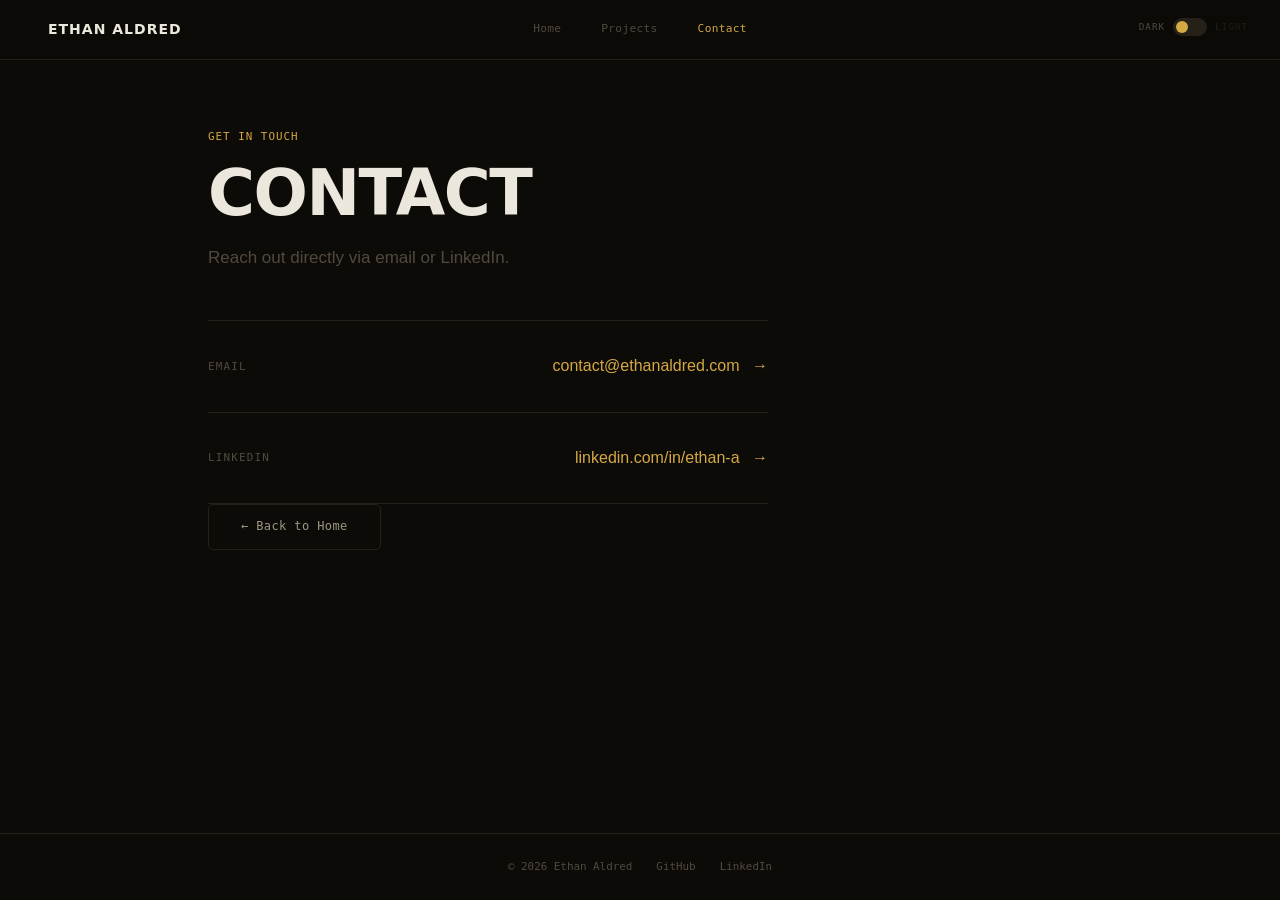
==== contact.html @ dcde40cf "Remove Homelab link from navbar on all pages The page remains accessible at /homelab but is no longe" ====
<!DOCTYPE html>
<html lang="en">
<head>
    <meta charset="UTF-8">
    <meta name="viewport" content="width=device-width, initial-scale=1.0, viewport-fit=cover">
    <meta name="theme-color" content="#faf9f7" media="(prefers-color-scheme: light)">
    <meta name="theme-color" content="#141311" media="(prefers-color-scheme: dark)">
    <meta name="color-scheme" content="light dark">
    <title>Contact | Ethan Aldred</title>
    <meta name="description" content="Get in touch with Ethan Aldred — email and LinkedIn.">
    <meta http-equiv="Content-Security-Policy" content="default-src 'self'; style-src 'self' https://fonts.googleapis.com; font-src 'self' https://fonts.gstatic.com; script-src 'self'; img-src 'self' data:; connect-src 'none'; object-src 'none'; base-uri 'self'; form-action 'none';">
    <meta name="referrer" content="strict-origin-when-cross-origin">
    <link rel="preconnect" href="https://fonts.googleapis.com">
    <link rel="preconnect" href="https://fonts.gstatic.com" crossorigin>
    <link href="https://fonts.googleapis.com/css2?family=Syne:wght@400;600;700;800&family=Fira+Code:wght@400;500&family=DM+Sans:opsz,wght@9..40,400;9..40,500;9..40,600&display=swap" rel="stylesheet">
    <link rel="icon" type="image/svg+xml" href="data:image/svg+xml,<svg xmlns='http://www.w3.org/2000/svg' viewBox='0 0 32 32'><rect width='32' height='32' rx='6' fill='%23141311'/><text x='16' y='22' font-family='Georgia,serif' font-size='14' font-weight='bold' fill='%23faf9f7' text-anchor='middle'>EA</text></svg>">
    <script src="theme-init.js"></script>
    <link rel="stylesheet" href="styles.css">
</head>
<body>
    <a href="#main-content" class="skip-link">Skip to main content</a>

    <nav class="nav" aria-label="Main navigation">
        <a href="/" class="nav-logo">Ethan Aldred</a>
        <div class="nav-links">
            <a href="/" class="nav-link">Home</a>
            <a href="/projects" class="nav-link">Projects</a>
            <a href="/contact" class="nav-link active">Contact</a>
        </div>
        <button class="nav-toggle" aria-label="Menu" aria-expanded="false" aria-controls="mobile-menu">
            <span></span><span></span><span></span>
        </button>
    </nav>

    <button class="theme-switch" aria-label="Toggle theme">
        <span class="theme-label">DARK</span>
        <div class="theme-track">
            <div class="theme-thumb"></div>
        </div>
        <span class="theme-label">LIGHT</span>
    </button>

    <div class="mobile-menu" id="mobile-menu" role="navigation" aria-label="Mobile navigation">
        <a href="/" class="mobile-link">Home</a>
        <a href="/projects" class="mobile-link">Projects</a>
        <a href="/contact" class="mobile-link active">Contact</a>
    </div>

    <main id="main-content">
        <section class="page-hero">
            <p class="page-label">Get in touch</p>
            <h1>Contact</h1>
            <p class="subtitle">Reach out directly via email or LinkedIn.</p>
        </section>

        <section class="section pt-0" aria-label="Contact methods">
            <div class="contact-list fade-in">
                <a href="mailto:contact@ethanaldred.com" class="contact-row">
                    <span class="contact-method">Email</span>
                    <span class="contact-value">contact@ethanaldred.com<span class="contact-arrow" aria-hidden="true">&nbsp;&rarr;</span></span>
                </a>
<a href="https://www.linkedin.com/in/ethan-a-a95b14324/" target="_blank" rel="noopener noreferrer" class="contact-row">
                    <span class="contact-method">LinkedIn</span>
                    <span class="contact-value">linkedin.com/in/ethan-a<span class="contact-arrow" aria-hidden="true">&nbsp;&rarr;</span></span>
                </a>
            </div>
            <div style="padding-top:80px">
                <a href="/" class="btn btn-secondary">&larr; Back to Home</a>
            </div>
        </section>
    </main>

    <footer class="footer">
        <div class="footer-inner">
            <p class="footer-name">&copy; 2026 Ethan Aldred</p>
            <div class="footer-links">
                <a href="https://github.com/ealdr" target="_blank" rel="noopener noreferrer" class="footer-link">GitHub</a>
                <a href="https://www.linkedin.com/in/ethan-a-a95b14324/" target="_blank" rel="noopener noreferrer" class="footer-link">LinkedIn</a>
            </div>
        </div>
    </footer>

    <script src="main.js"></script>
</body>
</html>
---- styles.css ----
/* ETHAN ALDRED — ethanaldred.com
   Syne + Fira Code + DM Sans  |  Warm amber  |  Dark-first
   ──────────────────────────────────────────────────────── */

/* ─── TOKENS ──────────────────────────────────────────────────── */
:root {
    --s1:4px;--s2:8px;--s3:12px;--s4:16px;--s5:24px;--s6:32px;
    --s7:40px;--s8:48px;--s9:64px;--s10:80px;--s11:96px;--s12:128px;

    --text-xs:.75rem;--text-sm:.8125rem;--text-base:1rem;
    --text-md:1.0625rem;--text-lg:1.25rem;--text-xl:1.5rem;
    --text-2xl:2rem;--text-3xl:2.75rem;--text-4xl:3.5rem;
    --leading-tight:1.1;--leading-snug:1.3;
    --leading-normal:1.65;--leading-relaxed:1.8;

    /* Light theme (base — JS applies dark by default) */
    --bg:#f6f3ee;
    --bg-card:#fefcf8;
    --bg-subtle:#edeae3;
    --border:#dedad2;
    --border-hover:#c5bdb2;
    --text:#5c5650;
    --text-muted:#9a9088;
    --text-strong:#191612;
    --accent:#b07a20;
    --accent-hover:#8e6218;
    --accent-subtle:rgba(176,122,32,.07);
    --accent-border:rgba(176,122,32,.2);
    --status-positive:#3d7a4e;
    --nav-bg:rgba(246,243,238,.93);
    --shadow-sm:0 1px 3px rgba(0,0,0,.04);
    --shadow-hover:0 10px 32px rgba(0,0,0,.1);

    /* Tag category colours */
    --tag-cloud-border:rgba(70,100,160,.14);--tag-cloud-text:#5070a0;
    --tag-sec-border:rgba(160,78,58,.14);--tag-sec-text:#a05840;
    --tag-net-border:rgba(48,138,108,.14);--tag-net-text:#3a8870;
    --tag-plat-border:rgba(118,98,68,.14);--tag-plat-text:#786850;

    --font-display:'Syne',system-ui,sans-serif;
    --font-mono:'Fira Code','Consolas',monospace;
    --font-sans:'DM Sans',-apple-system,sans-serif;

    --radius:5px;--radius-lg:10px;
    --transition:.18s ease;
    --transition-slow:.4s cubic-bezier(.4,0,.2,1);
    --max-width:960px;
}

[data-theme="dark"] {
    color-scheme: dark;
    --bg:#0d0b08;
    --bg-card:#131108;
    --bg-subtle:#1a1813;
    --border:#252018;
    --border-hover:#38322a;
    --text:#9e9682;
    --text-muted:#52493e;
    --text-strong:#ece7dc;
    --accent:#d4a843;
    --accent-hover:#e8bb55;
    --accent-subtle:rgba(212,168,67,.07);
    --accent-border:rgba(212,168,67,.22);
    --status-positive:#5f9e6e;
    --nav-bg:rgba(13,11,8,.92);
    --shadow-sm:0 1px 3px rgba(0,0,0,.5);
    --shadow-hover:0 14px 48px rgba(0,0,0,.65);
    --tag-cloud-border:rgba(95,140,200,.2);--tag-cloud-text:#7a9ec8;
    --tag-sec-border:rgba(200,95,75,.2);--tag-sec-text:#c07060;
    --tag-net-border:rgba(68,168,128,.2);--tag-net-text:#58ae8e;
    --tag-plat-border:rgba(148,125,88,.2);--tag-plat-text:#9a8868;
}

/* ─── RESET ───────────────────────────────────────────────────── */
*,*::before,*::after{margin:0;padding:0;box-sizing:border-box}
html{scroll-behavior:smooth;scrollbar-width:thin;scrollbar-color:var(--border) var(--bg);overflow-y:scroll}
body{
    font-family:var(--font-sans);font-size:var(--text-base);
    background:var(--bg);color:var(--text);line-height:var(--leading-normal);
    overflow-x:hidden;min-height:100vh;display:flex;flex-direction:column;
    transition:background var(--transition-slow),color var(--transition-slow);
    -webkit-font-smoothing:antialiased;
}
main{flex:1}
a{color:inherit;text-decoration:none}
:focus-visible{outline:2px solid var(--accent);outline-offset:3px;border-radius:3px}
:focus:not(:focus-visible){outline:none}
.pt-0{padding-top:0!important}
.sr-only{position:absolute;width:1px;height:1px;padding:0;margin:-1px;overflow:hidden;clip:rect(0,0,0,0);white-space:nowrap;border:0}
.skip-link{
    position:fixed;top:-80px;left:var(--s4);z-index:200;
    background:var(--text-strong);color:var(--bg);
    padding:var(--s3) var(--s5);border-radius:0 0 var(--radius) var(--radius);
    font-size:var(--text-sm);font-weight:600;white-space:nowrap;transition:top var(--transition);
}
.skip-link:focus{top:0}

/* ─── NAV ─────────────────────────────────────────────────────── */
.nav{
    position:fixed;top:0;left:0;right:0;z-index:100;
    display:flex;align-items:center;justify-content:center;
    height:60px;padding:0 var(--s8);
    backdrop-filter:blur(28px);-webkit-backdrop-filter:blur(28px);
    background:var(--nav-bg);
    border-bottom:1px solid var(--border);
}
.nav-logo{
    position:absolute;left:var(--s8);
    font-family:var(--font-display);font-size:.875rem;font-weight:800;
    color:var(--text-strong);text-transform:uppercase;letter-spacing:1px;
}
.nav-links{display:flex;gap:var(--s7)}
.nav-link{
    font-family:var(--font-mono);font-size:.7rem;
    color:var(--text-muted);letter-spacing:.3px;
    transition:color var(--transition);
}
.nav-link:hover{color:var(--text-strong)}
.nav-link.active{color:var(--accent)}
.nav-toggle{
    display:none;flex-direction:column;gap:5px;
    background:none;border:none;cursor:pointer;padding:var(--s2);
    position:absolute;right:var(--s8);
}
.nav-toggle span{display:block;width:20px;height:1.5px;background:var(--text-strong);transition:var(--transition);border-radius:1px}
.nav-toggle.active span:nth-child(1){transform:translateY(6.5px) rotate(45deg)}
.nav-toggle.active span:nth-child(2){opacity:0}
.nav-toggle.active span:nth-child(3){transform:translateY(-6.5px) rotate(-45deg)}
.nav.menu-open{border-bottom-color:transparent}

.mobile-menu{
    display:none;position:fixed;top:60px;left:0;right:0;z-index:99;
    background:var(--nav-bg);backdrop-filter:blur(28px);-webkit-backdrop-filter:blur(28px);
    border-bottom:1px solid var(--border);flex-direction:column;
    padding:var(--s4) var(--s6);
    overscroll-behavior:contain;
}
.mobile-menu.open{display:flex}
.mobile-link{
    font-family:var(--font-mono);font-size:var(--text-sm);
    padding:var(--s4) 0;color:var(--text-muted);
    border-bottom:1px solid var(--border);transition:color var(--transition);
}
.mobile-link:last-child{border-bottom:none}
.mobile-link:hover{color:var(--text-strong)}
.mobile-link.active{color:var(--accent);border-bottom-color:transparent}

/* ─── THEME TOGGLE ────────────────────────────────────────────── */
.theme-switch{
    position:fixed;top:18px;right:var(--s6);z-index:101;
    display:flex;align-items:center;gap:var(--s2);
    cursor:pointer;user-select:none;background:none;border:none;padding:0;font:inherit;
}
.theme-label{
    font-family:var(--font-mono);font-size:.58rem;font-weight:500;
    letter-spacing:1px;color:var(--text-muted);text-transform:uppercase;
}
.theme-label:first-child{opacity:.3}
.theme-label:last-child{opacity:1}
[data-theme="dark"] .theme-label:first-child{opacity:1}
[data-theme="dark"] .theme-label:last-child{opacity:.3}
.theme-track{width:34px;height:18px;background:var(--border);border-radius:50px;position:relative;transition:background var(--transition)}
.theme-thumb{
    position:absolute;top:3px;left:16px;width:12px;height:12px;
    border-radius:50%;background:var(--accent);
    transition:left var(--transition-slow),background var(--transition-slow);
}
[data-theme="dark"] .theme-thumb{left:3px}

/* ─── HERO ────────────────────────────────────────────────────── */
.hero-stacked{
    display:flex;flex-direction:column;align-items:flex-start;
    padding:calc(var(--s12) + var(--s6)) var(--s8) var(--s9);
    max-width:var(--max-width);margin:0 auto;width:100%;gap:var(--s5);
}

.intro-card{
    width:100%;max-width:680px;
    opacity:0;animation:fadeUp .7s ease forwards .1s;
}

.intro-status{
    font-family:var(--font-mono);font-size:.7rem;
    color:var(--status-positive);display:inline-flex;align-items:center;
    gap:var(--s2);letter-spacing:.4px;margin-bottom:var(--s5);
}
.intro-status-dot{
    width:6px;height:6px;border-radius:50%;background:var(--status-positive);
    animation:pulse 2.5s ease-in-out infinite;flex-shrink:0;
}
@keyframes pulse{0%,100%{opacity:1;transform:scale(1)}50%{opacity:.35;transform:scale(.8)}}

.intro-name{
    font-family:var(--font-display);
    font-size:clamp(2.8rem,10vw,6.5rem);
    font-weight:800;
    color:var(--text-strong);
    line-height:var(--leading-tight);
    letter-spacing:-3px;
    text-transform:uppercase;
    margin-bottom:var(--s5);
    text-wrap:balance;
}

.intro-greeting{
    font-size:var(--text-lg);font-weight:400;
    color:var(--text);margin-bottom:var(--s3);
    line-height:var(--leading-snug);
}
.intro-greeting::after{
    content:'_';
    color:var(--accent);
    font-family:var(--font-mono);
    font-size:var(--text-base);
    margin-left:2px;
    animation:blink 1.1s ease-in-out infinite;
}
@keyframes blink{0%,49%{opacity:1}50%,100%{opacity:0}}

.intro-greeting-hi{
    font-family:var(--font-mono);font-size:.875rem;
    color:var(--accent);font-weight:500;letter-spacing:.2px;
}

.intro-label{
    font-family:var(--font-mono);font-size:.7rem;
    color:var(--text-muted);letter-spacing:1.5px;
    text-transform:uppercase;margin-top:var(--s4);
}

/* ─── BUTTONS ─────────────────────────────────────────────────── */
.hero-cta{display:flex;gap:var(--s3);opacity:0;animation:fadeUp .5s ease forwards .45s}
.hero-cta .btn{min-width:148px}
.btn{
    font-family:var(--font-mono);font-size:.75rem;font-weight:500;
    padding:var(--s3) var(--s6);border-radius:var(--radius);
    border:1px solid transparent;cursor:pointer;
    transition:background var(--transition),border-color var(--transition),color var(--transition),transform var(--transition),opacity var(--transition);
    display:inline-block;text-align:center;letter-spacing:.4px;
    touch-action:manipulation;
}
.btn-primary{background:var(--accent);color:var(--bg);border-color:var(--accent);font-weight:600}
.btn-primary:hover{background:var(--accent-hover);border-color:var(--accent-hover);transform:translateY(-1px)}
.btn-secondary{background:transparent;color:var(--text);border-color:var(--border)}
.btn-secondary:hover{border-color:var(--border-hover);color:var(--text-strong);transform:translateY(-1px)}

.divider{width:100%;height:1px;background:linear-gradient(to right,var(--border),transparent);opacity:0;animation:fadeIn .6s ease forwards .55s;margin:var(--s2) 0}

/* ─── ABOUT ───────────────────────────────────────────────────── */
.about-below{
    width:100%;
    display:grid;
    grid-template-columns:96px 1fr;
    grid-template-areas:"label content" ". interests";
    column-gap:var(--s9);row-gap:var(--s6);
    opacity:0;animation:fadeUp .6s ease forwards .7s;
}
.about-below .section-header{
    grid-area:label;
    margin-bottom:0;
    padding-top:4px;
}
.about-text{grid-area:content}
.about-text p{
    margin-bottom:var(--s4);color:var(--text);
    font-size:var(--text-md);line-height:var(--leading-relaxed);
}
.about-text p:last-child{margin-bottom:0}
.about-interests{grid-area:interests}
.about-interests h3{
    font-family:var(--font-mono);font-size:.65rem;
    color:var(--text-muted);text-transform:uppercase;
    letter-spacing:1.5px;margin-bottom:var(--s4);
}
.interest-tags{display:flex;flex-wrap:wrap;justify-content:flex-start;gap:var(--s2)}
.tag{
    font-family:var(--font-mono);font-size:.68rem;
    padding:3px var(--s3);border:1px solid var(--border);
    border-radius:4px;color:var(--text-muted);
    letter-spacing:.3px;
}

/* ─── SECTIONS ────────────────────────────────────────────────── */
.section{max-width:var(--max-width);margin:0 auto;padding:var(--s10) var(--s8)}
.section-header{margin-bottom:var(--s8)}
.section-header.centered{text-align:center}
.section-label{
    font-family:var(--font-mono);font-size:.68rem;
    color:var(--accent);margin-bottom:var(--s3);
    letter-spacing:.6px;text-transform:uppercase;
}
.section-header h2{
    font-family:var(--font-display);font-size:var(--text-2xl);
    font-weight:800;color:var(--text-strong);
    line-height:var(--leading-snug);letter-spacing:-.8px;
    text-transform:uppercase;
}

/* ─── PAGE HERO ───────────────────────────────────────────────── */
.page-hero{padding:var(--s12) var(--s8) var(--s8);max-width:var(--max-width);margin:0 auto}
.page-label{
    font-family:var(--font-mono);font-size:.68rem;
    color:var(--accent);margin-bottom:var(--s3);
    text-transform:uppercase;letter-spacing:1px;
    opacity:0;animation:fadeUp .4s ease forwards .1s;
}
.page-hero h1{
    font-family:var(--font-display);
    font-size:clamp(2rem,5.5vw,4rem);
    font-weight:800;color:var(--text-strong);
    margin-bottom:var(--s4);line-height:var(--leading-tight);
    letter-spacing:-1.5px;text-transform:uppercase;
    text-wrap:balance;
    opacity:0;animation:fadeUp .5s ease forwards .2s;
}
.page-hero .subtitle{
    font-family:var(--font-sans);
    font-size:var(--text-md);color:var(--text-muted);
    max-width:480px;line-height:var(--leading-normal);
    opacity:0;animation:fadeUp .4s ease forwards .3s;
}

/* ─── PROJECT CARDS ───────────────────────────────────────────── */
.project-card{
    background:var(--bg-card);border:1px solid var(--border);
    border-radius:var(--radius-lg);padding:var(--s6);
    margin-bottom:var(--s4);
    transition:border-color var(--transition),box-shadow var(--transition),transform var(--transition);
}
.project-card:hover{
    border-color:var(--border-hover);
    box-shadow:var(--shadow-hover);
    transform:translateY(-2px);
}
.project-card-header{display:flex;align-items:center;justify-content:space-between;margin-bottom:var(--s4)}
.project-status{
    display:inline-flex;align-items:center;gap:var(--s2);
    font-family:var(--font-mono);font-size:.63rem;font-weight:500;
    text-transform:uppercase;letter-spacing:.5px;
}
.status-dot{width:6px;height:6px;border-radius:50%;flex-shrink:0}
.status-active .status-dot{background:var(--status-positive)}.status-active{color:var(--status-positive)}
.status-complete .status-dot{background:var(--accent)}.status-complete{color:var(--accent)}
.status-planned .status-dot{background:var(--text-muted)}.status-planned{color:var(--text-muted)}
.project-card h3{
    font-family:var(--font-display);font-size:var(--text-xl);
    font-weight:700;color:var(--text-strong);
    margin-bottom:var(--s3);line-height:var(--leading-snug);
    letter-spacing:-.3px;
}
.project-desc{
    color:var(--text);font-size:var(--text-base);
    margin-bottom:var(--s5);line-height:var(--leading-normal);overflow-wrap:break-word;
}
.project-tags{display:flex;flex-wrap:wrap;gap:var(--s2)}
.project-tag{
    font-family:var(--font-mono);font-size:.63rem;
    padding:2px var(--s3);border:1px solid var(--border);
    border-radius:4px;color:var(--text-muted);letter-spacing:.2px;
}
.project-tag.tag-cloud{border-color:var(--tag-cloud-border);color:var(--tag-cloud-text)}
.project-tag.tag-sec{border-color:var(--tag-sec-border);color:var(--tag-sec-text)}
.project-tag.tag-net{border-color:var(--tag-net-border);color:var(--tag-net-text)}
.project-tag.tag-plat{border-color:var(--tag-plat-border);color:var(--tag-plat-text)}
.project-link{
    display:inline-block;margin-top:var(--s5);
    font-family:var(--font-mono);font-size:.72rem;
    color:var(--accent);transition:color var(--transition);letter-spacing:.2px;
}
.project-link:hover{color:var(--accent-hover)}
.github-cta{
    text-align:center;padding:var(--s8) var(--s6);margin-top:var(--s4);
    border:1px dashed var(--border);border-radius:var(--radius-lg);
}
.github-cta p{
    font-family:var(--font-mono);font-size:.75rem;
    color:var(--text-muted);margin-bottom:var(--s5);
}

/* ─── CONTACT ─────────────────────────────────────────────────── */
.contact-list{max-width:560px}
.contact-row{
    display:flex;align-items:center;justify-content:space-between;
    gap:var(--s5);padding:var(--s6) 0;
    border-bottom:1px solid var(--border);
    transition:color var(--transition);color:var(--text);
}
.contact-list .contact-row:first-child{border-top:1px solid var(--border)}
.contact-method{
    font-family:var(--font-mono);font-size:.68rem;
    color:var(--text-muted);text-transform:uppercase;
    letter-spacing:1.2px;flex-shrink:0;
}
.contact-value{
    font-size:var(--text-base);color:var(--accent);
    display:inline-flex;align-items:center;gap:var(--s2);
    transition:color var(--transition);overflow-wrap:break-word;min-width:0;
}
.contact-row:hover .contact-value{color:var(--accent-hover)}
.contact-arrow{flex-shrink:0;transition:transform var(--transition);display:inline-block}
.contact-row:hover .contact-arrow{transform:translateX(3px)}
.empty-state-hint{text-align:center;margin-top:var(--s8);font-size:var(--text-sm);color:var(--text-muted)}

/* ─── SECTION NAV ─────────────────────────────────────────────── */
.section-nav{
    position:fixed;top:57px;left:0;right:0;z-index:90;
    background:var(--bg);border-bottom:1px solid var(--border);
    overflow-x:auto;-webkit-overflow-scrolling:touch;
    scrollbar-width:none;
}
.section-nav::-webkit-scrollbar{display:none}
.section-nav-inner{
    display:flex;gap:0;
    max-width:var(--max-width);margin:0 auto;padding:0 var(--s6);
}
.section-nav-link{
    font-family:var(--font-mono);font-size:.68rem;
    color:var(--text-muted);letter-spacing:.3px;white-space:nowrap;
    padding:var(--s3) var(--s4);border-bottom:2px solid transparent;
    transition:color var(--transition),border-color var(--transition);
}
.section-nav-link:hover{color:var(--text-strong)}
.section-nav-link.active{color:var(--accent);border-bottom-color:var(--accent)}

/* ─── HOMELAB / TOPOLOGY ──────────────────────────────────────── */
.homelab-section{padding:var(--s12) var(--s6) var(--s10);max-width:var(--max-width);margin:0 auto;scroll-margin-top:100px}
.homelab-section--title{padding-bottom:var(--s3)}
.homelab-section--first{padding-top:var(--s4)}
.homelab-section--last{padding-bottom:calc(50vh - 50px)}
.homelab-title{
    font-family:var(--font-display);font-size:clamp(2.5rem,5vw,4rem);
    font-weight:800;color:var(--text-strong);
    margin-bottom:var(--s3);letter-spacing:-1px;text-transform:uppercase;
}
.homelab-intro{font-size:var(--text-lg);color:var(--text-muted);margin-bottom:var(--s6);max-width:56ch}
.homelab-section-title{
    font-family:var(--font-display);font-size:clamp(1.6rem,3vw,2.4rem);
    font-weight:800;color:var(--text-strong);
    margin-bottom:var(--s3);letter-spacing:-0.5px;text-transform:uppercase;
}
.back-to-top{
    display:inline-flex;align-items:center;gap:var(--s2);
    font-family:var(--font-mono);font-size:.68rem;letter-spacing:.3px;
    color:var(--text-muted);
    border:1px solid var(--border);border-radius:var(--radius);
    padding:var(--s2) var(--s4);
    margin-bottom:var(--s5);
    background:transparent;
    transition:color var(--transition),border-color var(--transition),background var(--transition);
}
.back-to-top:hover{color:var(--accent);border-color:var(--accent);background:rgba(212,168,67,0.06)}
.topology-wrap{background:#0D0B08;padding:20px;border-radius:var(--radius-lg);overflow-x:auto;max-width:720px}
.tog-bar{display:flex;gap:6px;margin-bottom:16px;flex-wrap:wrap;align-items:center}
.tog{font-family:'IBM Plex Mono',monospace;font-size:10px;padding:4px 10px;border-radius:4px;border:1px solid rgba(236,231,220,.12);color:#7a7060;background:#121009;cursor:pointer;letter-spacing:.06em;transition:all .15s;user-select:none}
.tog.on{color:#D4A843;border-color:rgba(212,168,67,.4);background:rgba(212,168,67,.07)}
.tog-label{font-family:'IBM Plex Mono',monospace;font-size:10px;color:#3a3428;margin-right:4px}

/* ─── COMING SOON ─────────────────────────────────────────────── */
.coming-soon-section{
    display:flex;flex-direction:column;align-items:center;
    justify-content:center;min-height:75vh;
    text-align:center;padding:var(--s12) var(--s6) var(--s8);
}
.coming-soon-section .page-label{opacity:1;animation:none}
.coming-soon-title{
    font-family:var(--font-display);font-size:clamp(2rem,5vw,3.5rem);
    font-weight:800;color:var(--text-strong);
    margin-bottom:var(--s4);letter-spacing:-1.5px;text-transform:uppercase;
    text-wrap:balance;
}
.coming-soon-text{
    font-size:var(--text-base);color:var(--text-muted);
    max-width:440px;line-height:var(--leading-relaxed);margin-bottom:var(--s7);
}

/* ─── NAV BADGE ───────────────────────────────────────────────── */
.nav-badge{
    font-family:var(--font-mono);font-size:.53rem;
    color:var(--accent);border:1px solid var(--accent-border);
    border-radius:4px;padding:1px 4px;
    vertical-align:middle;margin-left:var(--s1);opacity:.7;
    letter-spacing:.3px;text-transform:uppercase;
}

/* ─── TABS ────────────────────────────────────────────────────── */
.tab-count{
    font-family:var(--font-mono);font-size:.63rem;
    color:inherit;opacity:.5;margin-left:var(--s2);
}
.tabs{display:flex;gap:var(--s2);margin-bottom:var(--s7)}
.tab-btn{
    font-family:var(--font-mono);font-size:.72rem;font-weight:500;
    padding:var(--s3) var(--s5);border:1px solid var(--border);
    border-radius:var(--radius);background:transparent;
    color:var(--text-muted);cursor:pointer;letter-spacing:.3px;
    transition:color var(--transition),border-color var(--transition),background var(--transition);
}
.tab-btn:hover{color:var(--text-strong)}
.tab-btn.active{color:var(--accent);border-color:var(--accent-border);background:var(--accent-subtle)}
.tab-panel{display:none}
.tab-panel.active{display:block}

/* ─── FOOTER ──────────────────────────────────────────────────── */
.footer{border-top:1px solid var(--border);padding:var(--s5) var(--s8);background:var(--bg)}
.footer-inner{
    max-width:var(--max-width);margin:0 auto;
    display:flex;justify-content:center;align-items:center;gap:var(--s5);flex-wrap:wrap;
}
.footer-name{font-family:var(--font-mono);font-size:.68rem;color:var(--text-muted)}
.footer-links{display:flex;gap:var(--s5)}
.footer-link{
    font-family:var(--font-mono);font-size:.68rem;
    color:var(--text-muted);transition:color var(--transition);
}
.footer-link:hover{color:var(--accent)}

/* ─── ANIMATIONS ──────────────────────────────────────────────── */
@keyframes fadeUp{from{opacity:0;transform:translateY(14px)}to{opacity:1;transform:translateY(0)}}
@keyframes fadeIn{from{opacity:0}to{opacity:1}}
.fade-in{opacity:0;transform:translateY(10px);transition:opacity .55s ease,transform .55s ease}
.fade-in.visible{opacity:1;transform:translateY(0)}
.fade-in:nth-child(2){transition-delay:.08s}
.fade-in:nth-child(3){transition-delay:.16s}
.fade-in:nth-child(4){transition-delay:.24s}
.fade-in:nth-child(5){transition-delay:.32s}

/* ─── RESPONSIVE ──────────────────────────────────────────────── */
@media(pointer:coarse){
    .nav-link,.mobile-link,.btn,.footer-link,.project-link,.contact-row{min-height:44px;display:flex;align-items:center}
    .nav-toggle{min-width:44px;min-height:44px;align-items:center;justify-content:center}
    .project-card:hover{transform:none;box-shadow:var(--shadow-sm)}
    .btn:hover{transform:none}
    .intro-greeting::after{display:none}
}
@media(max-width:900px){
    .nav-links{display:none}
    .nav-toggle{display:flex;right:var(--s5)}
    .nav{padding:0 var(--s5)}
    .nav-logo{left:var(--s5)}
    .theme-switch{right:calc(var(--s5) + 48px);top:18px}
    .theme-label{display:none}
    .hero-stacked{padding:calc(var(--s11) + var(--s5)) var(--s5) var(--s8);gap:var(--s6)}
    .about-below{
        grid-template-columns:1fr;
        grid-template-areas:"label" "content" "interests";
        column-gap:0;row-gap:var(--s4);
    }
    .page-hero{padding:var(--s11) var(--s5) var(--s6)}
    .section{padding-left:var(--s5);padding-right:var(--s5)}
    .section-header h2{font-size:var(--text-xl)}
    .project-card-header{flex-direction:column;align-items:flex-start;gap:var(--s2)}
    .footer{padding:var(--s4) var(--s5)}
}
@media(max-width:600px){
    .hero-cta{flex-direction:column;width:100%}
    .hero-cta .btn{width:100%}
    .contact-row{flex-direction:column;align-items:flex-start;gap:var(--s1)}
    .intro-name{letter-spacing:-1.5px}
}
@media(max-width:500px){
    .hero-stacked{padding:var(--s10) var(--s4) var(--s7);gap:var(--s5)}
    .intro-name{font-size:clamp(2.4rem,13vw,3.5rem);letter-spacing:-1px}
    .hero-cta{max-width:100%}
    .btn{width:100%;padding:var(--s4) var(--s5)}
    .section,.page-hero{padding-left:var(--s4);padding-right:var(--s4)}
    .project-card{padding:var(--s5)}
    .project-card h3{font-size:var(--text-lg)}
    .about-text p{font-size:var(--text-base)}
    .footer{padding:var(--s4)}
}
@media(max-height:500px)and(orientation:landscape){
    .hero-stacked{padding-top:var(--s9);padding-bottom:var(--s5);gap:var(--s4)}
    .coming-soon-section{min-height:auto;padding-top:var(--s9)}
}
@supports(padding-top:env(safe-area-inset-top)){
    .nav{padding-top:env(safe-area-inset-top);height:calc(60px + env(safe-area-inset-top))}
    .mobile-menu{top:calc(60px + env(safe-area-inset-top))}
}
@media(prefers-reduced-motion:reduce){
    *,*::before,*::after{animation-duration:.01ms!important;animation-iteration-count:1!important;transition-duration:.01ms!important}
    .fade-in,.intro-card,.about-below,.hero-cta,.divider,.page-label,.page-hero h1,.page-hero .subtitle{opacity:1;transform:none}
    .intro-greeting::after{animation:none;opacity:1}
    html{scroll-behavior:auto}
}
@media(forced-colors:active){
    .btn-primary,.btn-secondary{border:2px solid ButtonText}
    .intro-status-dot,.status-dot{forced-color-adjust:none}
    .tag,.project-tag{border:1px solid ButtonText}
}
@media print{
    .nav,.theme-switch,.mobile-menu,.hero-cta,.github-cta{display:none!important}
    body{background:#fff;color:#000;font-size:11pt}
    .hero-stacked,.section,.page-hero{padding:1rem 0}
    .project-card{box-shadow:none;border:1px solid #ccc;page-break-inside:avoid}
    a[href^="http"]::after{content:" (" attr(href) ")";font-size:.75em;color:#666}
    .btn::after,.intro-greeting::after{content:none}
}
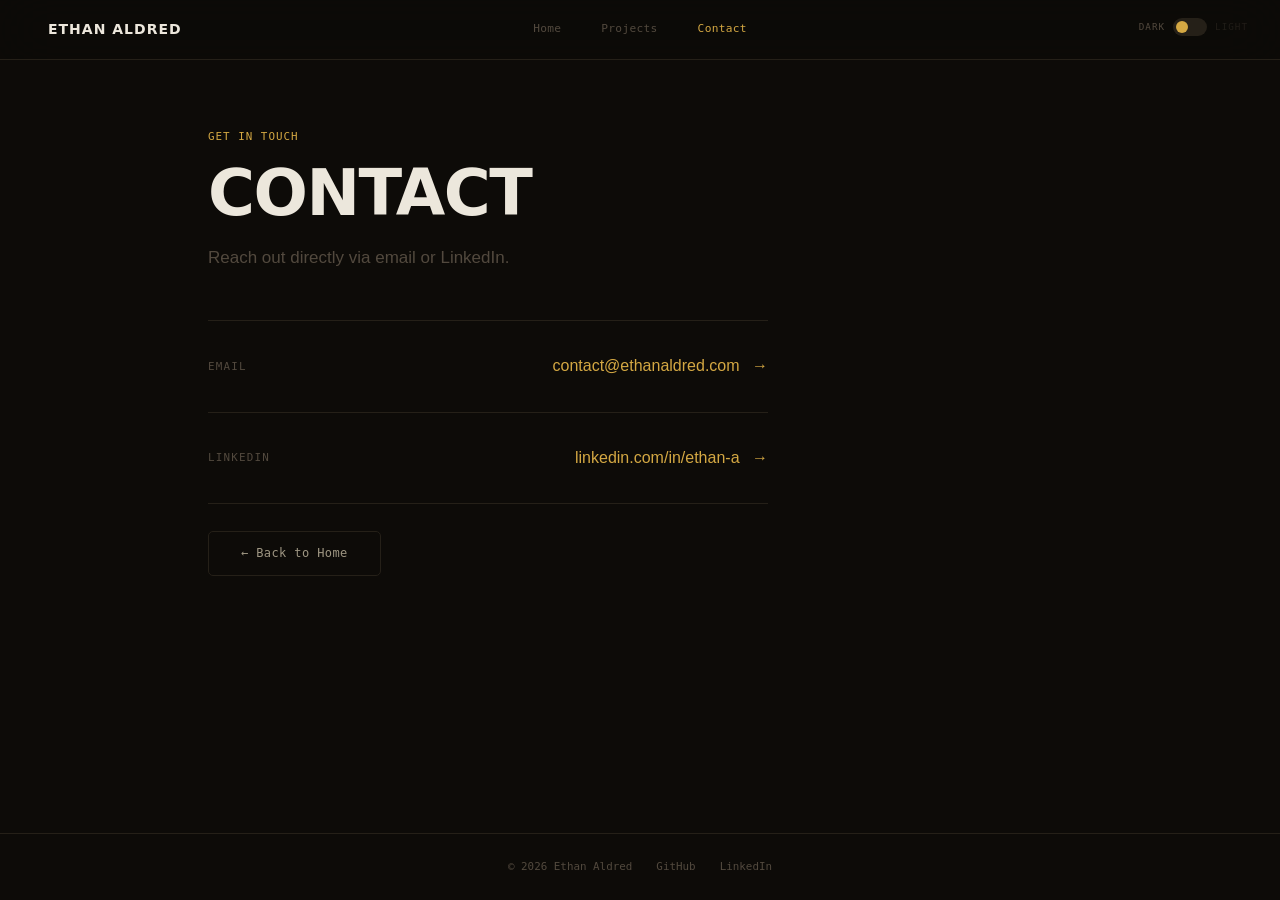
==== commit 5c18df1e: "Add back to home buttons and fix spacing on contact and projects pages Co-Authored-By: Claude Sonnet" ====
--- a/contact.html
+++ b/contact.html
@@ -64,9 +64,8 @@
                     <span class="contact-value">linkedin.com/in/ethan-a<span class="contact-arrow" aria-hidden="true">&nbsp;&rarr;</span></span>
                 </a>
             </div>
-            <div style="padding-top:80px">
-                <a href="/" class="btn btn-secondary">&larr; Back to Home</a>
-            </div>
+            <br>
+            <a href="/" class="btn btn-secondary">&larr; Back to Home</a>
         </section>
     </main>
 
--- a/styles.css
+++ b/styles.css
@@ -269,8 +269,8 @@
 .about-interests{grid-area:interests}
 .about-interests h3{
     font-family:var(--font-mono);font-size:.65rem;
-    color:var(--text-muted);text-transform:uppercase;
-    letter-spacing:1.5px;margin-bottom:var(--s4);
+    color:var(--accent);text-transform:uppercase;
+    letter-spacing:1.5px;margin-bottom:var(--s4);font-weight:normal;
 }
 .interest-tags{display:flex;flex-wrap:wrap;justify-content:flex-start;gap:var(--s2)}
 .tag{
@@ -279,6 +279,10 @@
     border-radius:4px;color:var(--text-muted);
     letter-spacing:.3px;
 }
+
+/* ─── BUILT BTN ───────────────────────────────────────────────── */
+.built-btn{position:absolute;right:var(--s8);top:50%;transform:translateY(-50%);text-decoration:none;font-size:.7rem;}
+.built-btn:hover{transform:translateY(-50%);}
 
 /* ─── SECTIONS ────────────────────────────────────────────────── */
 .section{max-width:var(--max-width);margin:0 auto;padding:var(--s10) var(--s8)}
@@ -362,6 +366,15 @@
 .project-tag.tag-sec{border-color:var(--tag-sec-border);color:var(--tag-sec-text)}
 .project-tag.tag-net{border-color:var(--tag-net-border);color:var(--tag-net-text)}
 .project-tag.tag-plat{border-color:var(--tag-plat-border);color:var(--tag-plat-text)}
+.tag.tag-cloud{border-color:var(--tag-cloud-border);color:var(--tag-cloud-text)}
+.tag.tag-sec{border-color:var(--tag-sec-border);color:var(--tag-sec-text)}
+.tag.tag-net{border-color:var(--tag-net-border);color:var(--tag-net-text)}
+.tag.tag-plat{border-color:var(--tag-plat-border);color:var(--tag-plat-text)}
+.label-sec{color:var(--tag-sec-text)}
+.label-cloud{color:var(--tag-cloud-text)}
+.label-net{color:var(--tag-net-text)}
+.label-plat{color:var(--tag-plat-text)}
+.label-ai{color:#9b7fd4}
 .project-link{
     display:inline-block;margin-top:var(--s5);
     font-family:var(--font-mono);font-size:.72rem;
@@ -501,7 +514,7 @@
 .tab-panel.active{display:block}
 
 /* ─── FOOTER ──────────────────────────────────────────────────── */
-.footer{border-top:1px solid var(--border);padding:var(--s5) var(--s8);background:var(--bg)}
+.footer{border-top:1px solid var(--border);padding:var(--s5) var(--s8);background:var(--bg);position:relative;}
 .footer-inner{
     max-width:var(--max-width);margin:0 auto;
     display:flex;justify-content:center;align-items:center;gap:var(--s5);flex-wrap:wrap;
@@ -595,3 +608,53 @@
     a[href^="http"]::after{content:" (" attr(href) ")";font-size:.75em;color:#666}
     .btn::after,.intro-greeting::after{content:none}
 }
+
+/* ─── ARCHITECTURE DIAGRAM ─────────────────────────────────────── */
+.arch-topo{
+    background:var(--bg-card);border:1px solid var(--border);
+    padding:32px 24px;border-radius:var(--radius-lg);overflow-x:auto;
+    max-width:760px;margin:0 auto;font-family:var(--font-mono);color:var(--text);
+    transition:background var(--transition-slow),border-color var(--transition-slow);
+}
+.arch-flow{display:flex;flex-direction:column;align-items:center;gap:0;min-width:680px}
+.arch-row{display:flex;justify-content:center;gap:16px;width:100%}
+.arch-line{width:1px;height:24px;background:var(--accent-border);margin:4px 0}
+.arch-line.muted{background:var(--border)}
+.arch-box{
+    background:var(--bg-subtle);border:1px solid var(--border);border-radius:6px;
+    padding:14px 16px;min-width:160px;display:flex;flex-direction:column;gap:8px;
+    transition:background var(--transition),border-color var(--transition);
+}
+.arch-box.accent{border-color:var(--accent-border)}
+.arch-box.wide{min-width:380px}
+.arch-box-header{text-align:center;margin-bottom:2px}
+.arch-box-title{font-size:13px;font-weight:500;color:var(--text-strong);letter-spacing:.02em}
+.arch-box-title.acc{color:var(--accent)}
+.arch-box-sub{font-size:10px;color:var(--text-muted);letter-spacing:.06em;margin-top:3px}
+.arch-pill{
+    background:var(--accent-subtle);border:1px solid var(--border);border-radius:4px;
+    padding:5px 10px;font-size:10.5px;color:var(--text);letter-spacing:.04em;text-align:center;
+}
+.arch-pill.acc{color:var(--accent);border-color:var(--accent-border);background:var(--accent-subtle)}
+.arch-pill.net{color:var(--tag-net-text);border-color:var(--tag-net-border);background:transparent}
+.arch-pill.sec{color:var(--tag-sec-text);border-color:var(--tag-sec-border);background:transparent}
+.arch-pill.cloud{color:var(--tag-cloud-text);border-color:var(--tag-cloud-border);background:transparent}
+.arch-conn{display:flex;flex-direction:column;align-items:center}
+.arch-conn-label{font-size:9.5px;color:var(--text-muted);letter-spacing:.1em;text-transform:uppercase;padding:2px 0}
+.arch-conn-label.acc{color:var(--accent)}
+.arch-group{border:1px dashed var(--accent-border);border-radius:8px;padding:14px 16px 16px;position:relative;margin:8px 0}
+.arch-group-label{
+    position:absolute;top:-7px;left:14px;background:var(--bg-card);
+    padding:0 8px;font-size:9px;color:var(--accent);letter-spacing:.15em;
+    text-transform:uppercase;transition:background var(--transition-slow);
+}
+.arch-legend{
+    display:flex;flex-wrap:wrap;gap:18px;margin-top:24px;padding-top:16px;
+    border-top:1px solid var(--border);justify-content:center;
+}
+.arch-legend-item{display:inline-flex;align-items:center;gap:6px;font-size:10px;color:var(--text-muted);letter-spacing:.04em}
+.arch-legend-swatch{width:14px;height:8px;border-radius:2px;border:1px solid;background:transparent}
+.sw-net{border-color:var(--tag-net-border)}
+.sw-sec{border-color:var(--tag-sec-border)}
+.sw-acc{border-color:var(--accent-border)}
+.arch-legend-dash{display:inline-block;width:14px;border-top:1px dashed var(--accent-border)}
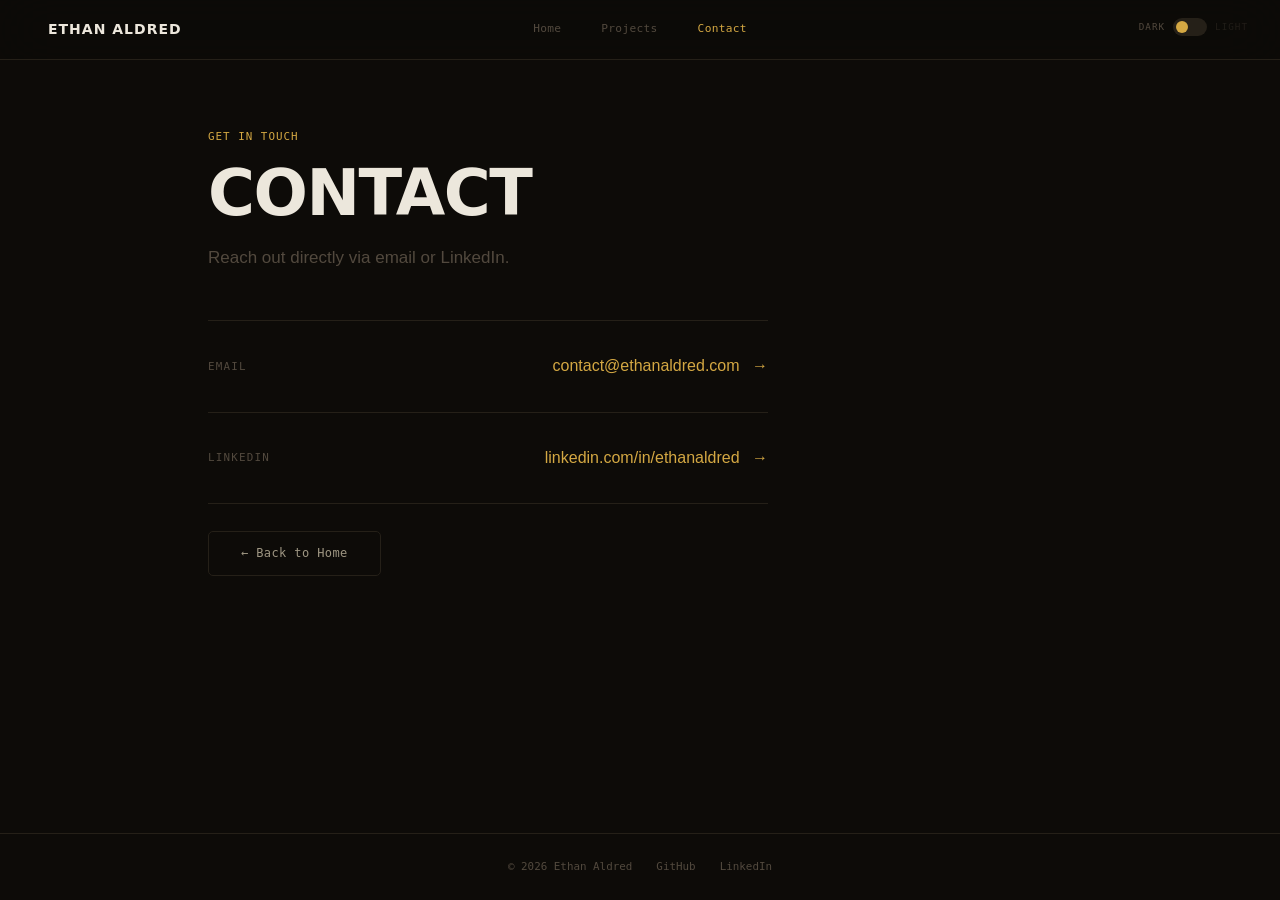
==== commit 7ecadac6: "Update all LinkedIn links to new URL Co-Authored-By: Claude Sonnet 4.6 <noreply@anthropic.com>" ====
--- a/contact.html
+++ b/contact.html
@@ -59,9 +59,9 @@
                     <span class="contact-method">Email</span>
                     <span class="contact-value">contact@ethanaldred.com<span class="contact-arrow" aria-hidden="true">&nbsp;&rarr;</span></span>
                 </a>
-<a href="https://www.linkedin.com/in/ethan-a-a95b14324/" target="_blank" rel="noopener noreferrer" class="contact-row">
+<a href="https://www.linkedin.com/in/ethanaldred" target="_blank" rel="noopener noreferrer" class="contact-row">
                     <span class="contact-method">LinkedIn</span>
-                    <span class="contact-value">linkedin.com/in/ethan-a<span class="contact-arrow" aria-hidden="true">&nbsp;&rarr;</span></span>
+                    <span class="contact-value">linkedin.com/in/ethanaldred<span class="contact-arrow" aria-hidden="true">&nbsp;&rarr;</span></span>
                 </a>
             </div>
             <br>
@@ -74,7 +74,7 @@
             <p class="footer-name">&copy; 2026 Ethan Aldred</p>
             <div class="footer-links">
                 <a href="https://github.com/ealdr" target="_blank" rel="noopener noreferrer" class="footer-link">GitHub</a>
-                <a href="https://www.linkedin.com/in/ethan-a-a95b14324/" target="_blank" rel="noopener noreferrer" class="footer-link">LinkedIn</a>
+                <a href="https://www.linkedin.com/in/ethanaldred" target="_blank" rel="noopener noreferrer" class="footer-link">LinkedIn</a>
             </div>
         </div>
     </footer>
--- a/styles.css
+++ b/styles.css
@@ -281,7 +281,7 @@
 }
 
 /* ─── BUILT BTN ───────────────────────────────────────────────── */
-.built-btn{position:absolute;right:var(--s8);top:50%;transform:translateY(-50%);text-decoration:none;font-size:.7rem;}
+.built-btn{position:absolute;right:var(--s8);top:50%;transform:translateY(-50%);text-decoration:none;font-size:1.1rem;padding:var(--s1) var(--s2);line-height:1;}
 .built-btn:hover{transform:translateY(-50%);}
 
 /* ─── SECTIONS ────────────────────────────────────────────────── */
@@ -346,6 +346,7 @@
 .status-active .status-dot{background:var(--status-positive)}.status-active{color:var(--status-positive)}
 .status-complete .status-dot{background:var(--accent)}.status-complete{color:var(--accent)}
 .status-planned .status-dot{background:var(--text-muted)}.status-planned{color:var(--text-muted)}
+.project-date{font-family:var(--font-mono);font-size:.6rem;text-transform:uppercase;letter-spacing:.08em;color:var(--text-muted);background:var(--surface);border:1px solid var(--border);border-radius:3px;padding:2px 6px;white-space:nowrap;}
 .project-card h3{
     font-family:var(--font-display);font-size:var(--text-xl);
     font-weight:700;color:var(--text-strong);
@@ -500,7 +501,7 @@
     font-family:var(--font-mono);font-size:.63rem;
     color:inherit;opacity:.5;margin-left:var(--s2);
 }
-.tabs{display:flex;gap:var(--s2);margin-bottom:var(--s7)}
+.tabs{display:flex;gap:var(--s2);margin-bottom:var(--s4)}
 .tab-btn{
     font-family:var(--font-mono);font-size:.72rem;font-weight:500;
     padding:var(--s3) var(--s5);border:1px solid var(--border);
@@ -512,6 +513,28 @@
 .tab-btn.active{color:var(--accent);border-color:var(--accent-border);background:var(--accent-subtle)}
 .tab-panel{display:none}
 .tab-panel.active{display:block}
+
+/* ─── FILTER BAR ──────────────────────────────────────────────── */
+.filter-bar{display:flex;align-items:center;justify-content:space-between;gap:var(--s3);padding:var(--s4) 0 var(--s6);flex-wrap:wrap;}
+.filter-tags{display:flex;gap:var(--s2);flex-wrap:wrap;}
+.filter-btn{
+    font-family:var(--font-mono);font-size:.65rem;text-transform:uppercase;letter-spacing:.08em;
+    color:var(--text-muted);background:transparent;border:1px solid var(--border);
+    border-radius:4px;padding:var(--s1) var(--s3);cursor:pointer;
+    transition:color var(--transition),border-color var(--transition);
+}
+.filter-btn:hover{color:var(--text-strong);border-color:var(--border-hover);}
+.filter-btn.active{color:var(--accent);border-color:var(--accent-border);}
+.sort-btn{
+    font-family:var(--font-mono);font-size:.65rem;text-transform:uppercase;letter-spacing:.08em;
+    color:var(--text-muted);background:transparent;border:1px solid var(--border);
+    border-radius:4px;padding:var(--s1) var(--s3);cursor:pointer;white-space:nowrap;
+    transition:color var(--transition),border-color var(--transition);
+}
+.sort-btn:hover{color:var(--accent);border-color:var(--accent-border);}
+.sort-btn[hidden]{display:none;}
+.filter-empty{font-family:var(--font-mono);font-size:.75rem;color:var(--text-muted);padding:var(--s6) 0;display:none;}
+.filter-empty.visible{display:block;}
 
 /* ─── FOOTER ──────────────────────────────────────────────────── */
 .footer{border-top:1px solid var(--border);padding:var(--s5) var(--s8);background:var(--bg);position:relative;}
@@ -563,12 +586,15 @@
     .section-header h2{font-size:var(--text-xl)}
     .project-card-header{flex-direction:column;align-items:flex-start;gap:var(--s2)}
     .footer{padding:var(--s4) var(--s5)}
+    .built-btn{position:static;transform:none;}
+    .built-btn:hover{transform:none;}
 }
 @media(max-width:600px){
     .hero-cta{flex-direction:column;width:100%}
     .hero-cta .btn{width:100%}
     .contact-row{flex-direction:column;align-items:flex-start;gap:var(--s1)}
     .intro-name{letter-spacing:-1.5px}
+    .filter-bar{gap:var(--s3);}
 }
 @media(max-width:500px){
     .hero-stacked{padding:var(--s10) var(--s4) var(--s7);gap:var(--s5)}
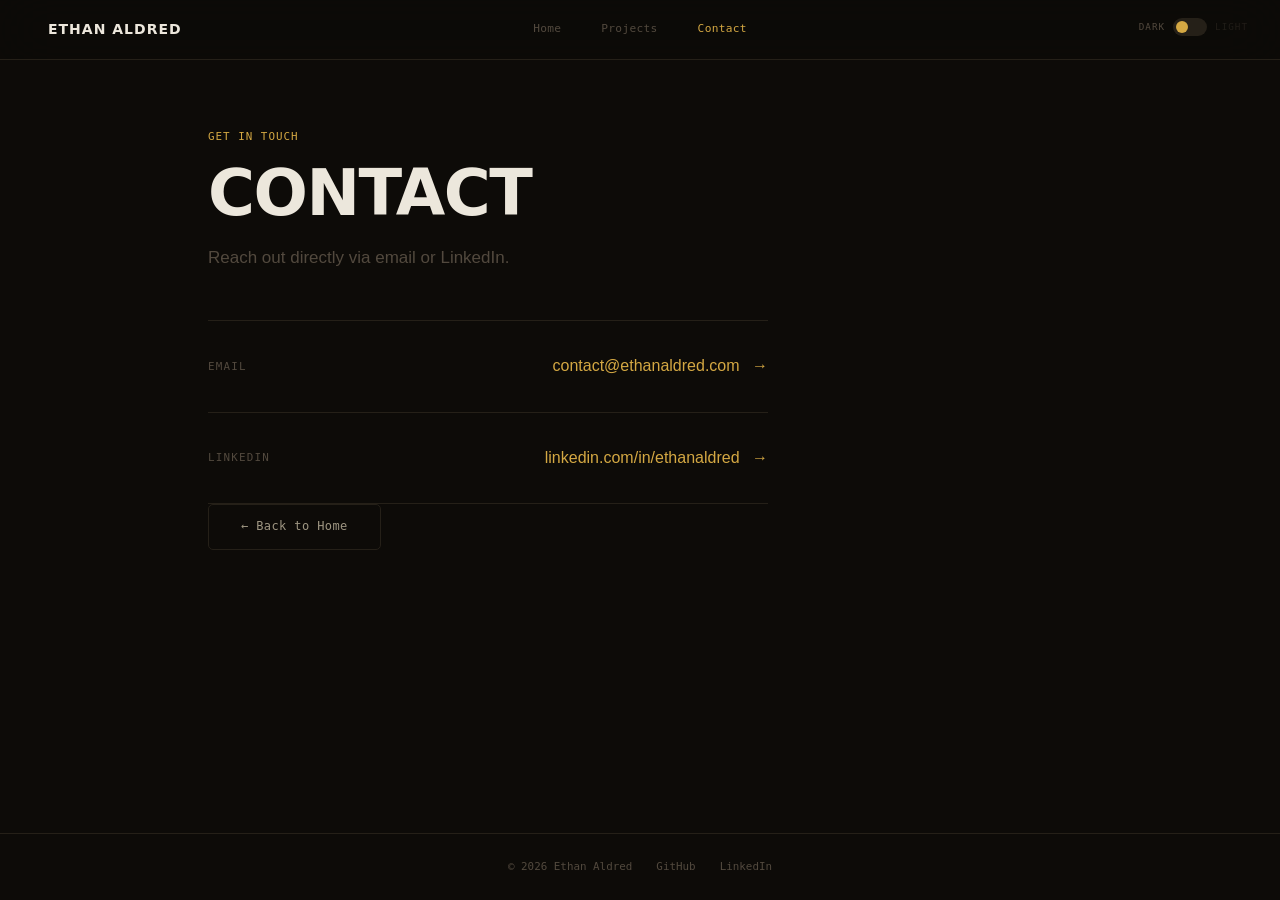
==== commit f1a35998: "Fix home title, remove br spacing tags, fix LinkedIn indentation Co-Authored-By: Claude Sonnet 4.6 <" ====
--- a/contact.html
+++ b/contact.html
@@ -10,6 +10,11 @@
     <meta name="description" content="Get in touch with Ethan Aldred — email and LinkedIn.">
     <meta http-equiv="Content-Security-Policy" content="default-src 'self'; style-src 'self' https://fonts.googleapis.com; font-src 'self' https://fonts.gstatic.com; script-src 'self'; img-src 'self' data:; connect-src 'none'; object-src 'none'; base-uri 'self'; form-action 'none';">
     <meta name="referrer" content="strict-origin-when-cross-origin">
+    <meta property="og:type" content="website">
+    <meta property="og:site_name" content="Ethan Aldred">
+    <meta property="og:url" content="https://ethanaldred.com/contact">
+    <meta property="og:title" content="Contact | Ethan Aldred">
+    <meta property="og:description" content="Get in touch with Ethan Aldred — email and LinkedIn.">
     <link rel="preconnect" href="https://fonts.googleapis.com">
     <link rel="preconnect" href="https://fonts.gstatic.com" crossorigin>
     <link href="https://fonts.googleapis.com/css2?family=Syne:wght@400;600;700;800&family=Fira+Code:wght@400;500&family=DM+Sans:opsz,wght@9..40,400;9..40,500;9..40,600&display=swap" rel="stylesheet">
@@ -59,13 +64,12 @@
                     <span class="contact-method">Email</span>
                     <span class="contact-value">contact@ethanaldred.com<span class="contact-arrow" aria-hidden="true">&nbsp;&rarr;</span></span>
                 </a>
-<a href="https://www.linkedin.com/in/ethanaldred" target="_blank" rel="noopener noreferrer" class="contact-row">
+                <a href="https://www.linkedin.com/in/ethanaldred" target="_blank" rel="noopener noreferrer" class="contact-row">
                     <span class="contact-method">LinkedIn</span>
                     <span class="contact-value">linkedin.com/in/ethanaldred<span class="contact-arrow" aria-hidden="true">&nbsp;&rarr;</span></span>
                 </a>
             </div>
-            <br>
-            <a href="/" class="btn btn-secondary">&larr; Back to Home</a>
+            <a href="/" class="btn btn-secondary" style="margin-top:var(--s6)">&larr; Back to Home</a>
         </section>
     </main>
 
--- a/styles.css
+++ b/styles.css
@@ -36,6 +36,7 @@
     --tag-sec-border:rgba(160,78,58,.14);--tag-sec-text:#a05840;
     --tag-net-border:rgba(48,138,108,.14);--tag-net-text:#3a8870;
     --tag-plat-border:rgba(118,98,68,.14);--tag-plat-text:#786850;
+    --tag-ai-border:rgba(100,70,170,.14);--tag-ai-text:#6b50a8;
 
     --font-display:'Syne',system-ui,sans-serif;
     --font-mono:'Fira Code','Consolas',monospace;
@@ -69,6 +70,7 @@
     --tag-sec-border:rgba(200,95,75,.2);--tag-sec-text:#c07060;
     --tag-net-border:rgba(68,168,128,.2);--tag-net-text:#58ae8e;
     --tag-plat-border:rgba(148,125,88,.2);--tag-plat-text:#9a8868;
+    --tag-ai-border:rgba(155,127,212,.25);--tag-ai-text:#9b7fd4;
 }
 
 /* ─── RESET ───────────────────────────────────────────────────── */
@@ -243,6 +245,8 @@
 .btn-primary:hover{background:var(--accent-hover);border-color:var(--accent-hover);transform:translateY(-1px)}
 .btn-secondary{background:transparent;color:var(--text);border-color:var(--border)}
 .btn-secondary:hover{border-color:var(--border-hover);color:var(--text-strong);transform:translateY(-1px)}
+.btn-sm{font-size:.65rem;padding:var(--s2) var(--s4);width:auto!important;min-height:0!important;}
+.btn-accent,.btn-accent:hover{color:var(--accent);}
 
 .divider{width:100%;height:1px;background:linear-gradient(to right,var(--border),transparent);opacity:0;animation:fadeIn .6s ease forwards .55s;margin:var(--s2) 0}
 
@@ -323,6 +327,14 @@
     max-width:480px;line-height:var(--leading-normal);
     opacity:0;animation:fadeUp .4s ease forwards .3s;
 }
+
+/* ─── PROJECT DETAIL PAGE ────────────────────────────────────── */
+.project-detail-card{
+    max-width:var(--max-width);margin:calc(60px + var(--s8)) auto var(--s8);
+    background:var(--bg-card);border:1px solid var(--border);
+    border-radius:var(--radius-lg);overflow:hidden;
+}
+.project-detail-card .page-hero{padding-top:var(--s10)}
 
 /* ─── PROJECT CARDS ───────────────────────────────────────────── */
 .project-card{
@@ -367,10 +379,12 @@
 .project-tag.tag-sec{border-color:var(--tag-sec-border);color:var(--tag-sec-text)}
 .project-tag.tag-net{border-color:var(--tag-net-border);color:var(--tag-net-text)}
 .project-tag.tag-plat{border-color:var(--tag-plat-border);color:var(--tag-plat-text)}
+.project-tag.tag-ai{border-color:var(--tag-ai-border);color:var(--tag-ai-text)}
 .tag.tag-cloud{border-color:var(--tag-cloud-border);color:var(--tag-cloud-text)}
 .tag.tag-sec{border-color:var(--tag-sec-border);color:var(--tag-sec-text)}
 .tag.tag-net{border-color:var(--tag-net-border);color:var(--tag-net-text)}
 .tag.tag-plat{border-color:var(--tag-plat-border);color:var(--tag-plat-text)}
+.tag.tag-ai{border-color:var(--tag-ai-border);color:var(--tag-ai-text)}
 .label-sec{color:var(--tag-sec-text)}
 .label-cloud{color:var(--tag-cloud-text)}
 .label-net{color:var(--tag-net-text)}
@@ -382,6 +396,8 @@
     color:var(--accent);transition:color var(--transition);letter-spacing:.2px;
 }
 .project-link:hover{color:var(--accent-hover)}
+.project-card-actions{display:flex;align-items:center;gap:var(--s4);flex-wrap:wrap;margin-top:var(--s5);}
+.project-card-actions .project-link{margin-top:0;}
 .github-cta{
     text-align:center;padding:var(--s8) var(--s6);margin-top:var(--s4);
     border:1px dashed var(--border);border-radius:var(--radius-lg);
@@ -516,6 +532,7 @@
 
 /* ─── FILTER BAR ──────────────────────────────────────────────── */
 .filter-bar{display:flex;align-items:center;justify-content:space-between;gap:var(--s3);padding:var(--s4) 0 var(--s6);flex-wrap:wrap;}
+.filter-bar[hidden]{display:none;}
 .filter-tags{display:flex;gap:var(--s2);flex-wrap:wrap;}
 .filter-btn{
     font-family:var(--font-mono);font-size:.65rem;text-transform:uppercase;letter-spacing:.08em;
@@ -535,6 +552,43 @@
 .sort-btn[hidden]{display:none;}
 .filter-empty{font-family:var(--font-mono);font-size:.75rem;color:var(--text-muted);padding:var(--s6) 0;display:none;}
 .filter-empty.visible{display:block;}
+.filter-btn[data-filter="sec"].active,.filter-btn[data-filter="sec"]:hover{color:var(--tag-sec-text);border-color:var(--tag-sec-border);}
+.filter-btn[data-filter="cloud"].active,.filter-btn[data-filter="cloud"]:hover{color:var(--tag-cloud-text);border-color:var(--tag-cloud-border);}
+.filter-btn[data-filter="net"].active,.filter-btn[data-filter="net"]:hover{color:var(--tag-net-text);border-color:var(--tag-net-border);}
+.filter-btn[data-filter="ai"].active,.filter-btn[data-filter="ai"]:hover{color:var(--tag-ai-text);border-color:var(--tag-ai-border);}
+.filter-btn[data-filter="all"].active{color:#b84848;border-color:currentColor;animation:rgb-glow 18s ease-in-out infinite;}
+@keyframes rgb-glow{
+  0%  {filter:hue-rotate(0deg)   saturate(.65) brightness(.7)}
+  25% {filter:hue-rotate(90deg)  saturate(.85) brightness(.95)}
+  50% {filter:hue-rotate(180deg) saturate(.65) brightness(.7)}
+  75% {filter:hue-rotate(270deg) saturate(.85) brightness(.95)}
+  100%{filter:hue-rotate(360deg) saturate(.65) brightness(.7)}
+}
+
+/* ─── PROJECT SUMMARY ─────────────────────────────────────────── */
+.project-summary{max-width:760px;margin:0 auto var(--s10);}
+.summary-body{border-left:2px solid var(--accent-border);padding-left:var(--s6);}
+.project-summary p{font-family:var(--font-sans);font-size:var(--text-md);color:var(--text);line-height:var(--leading-relaxed);margin-bottom:var(--s5);}
+.project-summary p:last-child{margin-bottom:0;}
+.summary-label{font-family:var(--font-mono);font-size:.6rem;text-transform:uppercase;letter-spacing:.1em;color:var(--accent);margin-bottom:var(--s4)!important;}
+
+/* ─── README ──────────────────────────────────────────────────── */
+.readme-wrap{font-family:var(--font-sans);}
+.readme-wrap h2{font-family:var(--font-display);font-size:var(--text-2xl);font-weight:700;color:var(--text-strong);margin:var(--s8) 0 var(--s4);letter-spacing:-.3px;}
+.readme-wrap h3{font-family:var(--font-display);font-size:var(--text-xl);font-weight:700;color:var(--text-strong);margin:var(--s6) 0 var(--s3);}
+.readme-wrap h4,.readme-wrap h5,.readme-wrap h6{font-family:var(--font-mono);font-size:.75rem;color:var(--accent);text-transform:uppercase;letter-spacing:1px;font-weight:normal;margin:var(--s5) 0 var(--s3);}
+.readme-wrap p{font-size:var(--text-md);color:var(--text);line-height:var(--leading-relaxed);margin-bottom:var(--s5);}
+.readme-wrap ul,.readme-wrap ol{color:var(--text);font-size:var(--text-md);line-height:var(--leading-relaxed);padding-left:var(--s6);margin-bottom:var(--s5);}
+.readme-wrap li{margin-bottom:var(--s2);}
+.readme-wrap pre{background:var(--surface);border:1px solid var(--border);border-radius:var(--radius);padding:var(--s5);overflow-x:auto;margin-bottom:var(--s5);}
+.readme-wrap pre code{font-family:var(--font-mono);font-size:.8rem;color:var(--text);background:none;border:none;padding:0;}
+.readme-wrap code{font-family:var(--font-mono);font-size:.82em;color:var(--accent);background:var(--accent-subtle);border:1px solid var(--accent-border);border-radius:3px;padding:1px 5px;}
+.readme-wrap blockquote{border-left:3px solid var(--accent);padding:var(--s3) var(--s5);margin:var(--s5) 0;background:var(--accent-subtle);}
+.readme-wrap blockquote p{margin-bottom:0;color:var(--text-muted);}
+.readme-wrap hr{border:none;border-top:1px solid var(--border);margin:var(--s7) 0;}
+.readme-wrap a{color:var(--accent);text-decoration:underline;text-underline-offset:2px;}
+.readme-wrap a:hover{color:var(--accent-hover);}
+.readme-loading,.readme-error{font-family:var(--font-mono);font-size:.8rem;color:var(--text-muted);padding:var(--s6) 0;}
 
 /* ─── FOOTER ──────────────────────────────────────────────────── */
 .footer{border-top:1px solid var(--border);padding:var(--s5) var(--s8);background:var(--bg);position:relative;}
@@ -618,6 +672,7 @@
 @media(prefers-reduced-motion:reduce){
     *,*::before,*::after{animation-duration:.01ms!important;animation-iteration-count:1!important;transition-duration:.01ms!important}
     .fade-in,.intro-card,.about-below,.hero-cta,.divider,.page-label,.page-hero h1,.page-hero .subtitle{opacity:1;transform:none}
+    .filter-btn[data-filter="all"],.filter-btn[data-filter="all"].active{animation:none;filter:none;color:var(--text-muted);border-color:var(--border);}
     .intro-greeting::after{animation:none;opacity:1}
     html{scroll-behavior:auto}
 }
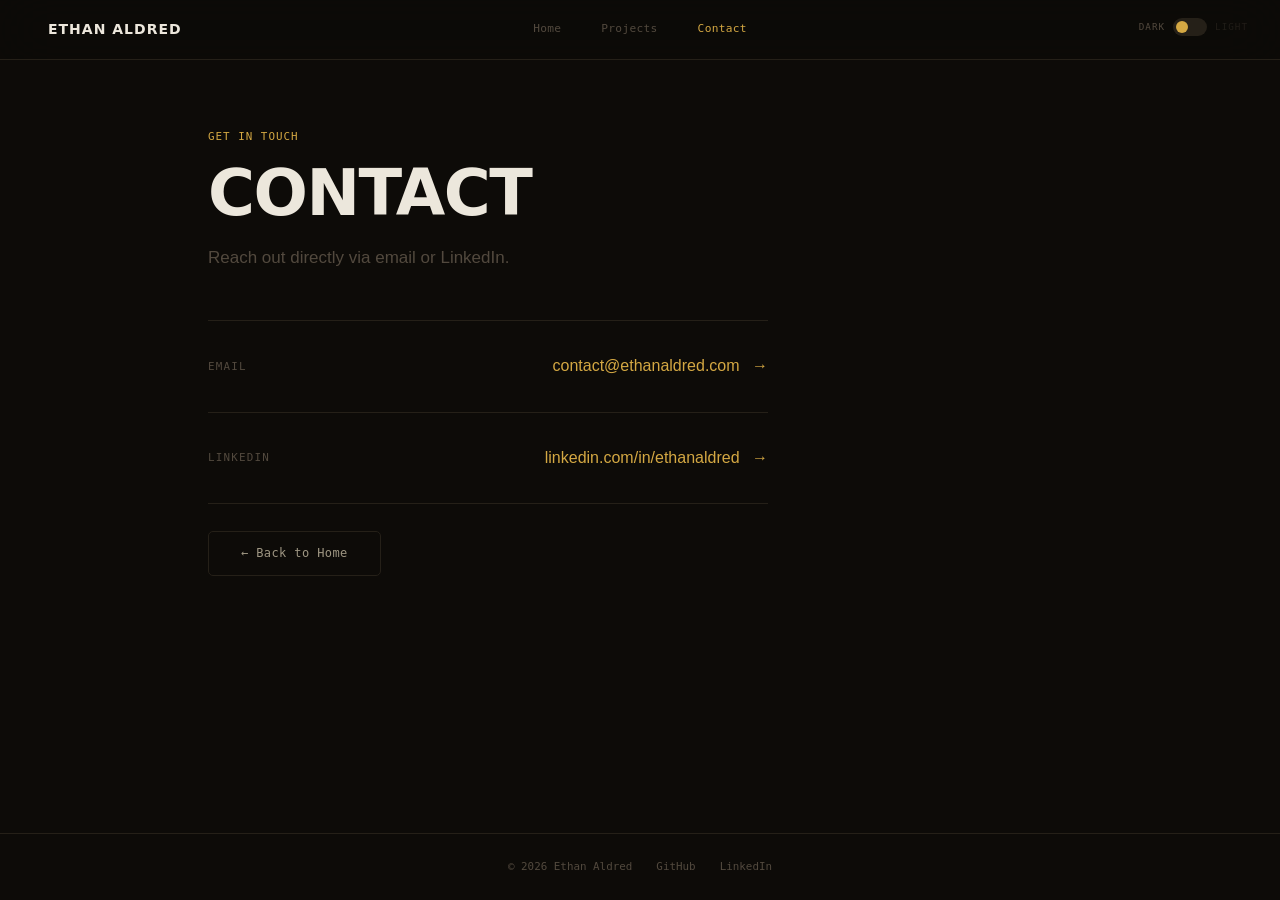
==== commit d081d8ff: "Revert br tag removal — intentional for button spacing Co-Authored-By: Claude Sonnet 4.6 <noreply@an" ====
--- a/contact.html
+++ b/contact.html
@@ -69,7 +69,8 @@
                     <span class="contact-value">linkedin.com/in/ethanaldred<span class="contact-arrow" aria-hidden="true">&nbsp;&rarr;</span></span>
                 </a>
             </div>
-            <a href="/" class="btn btn-secondary" style="margin-top:var(--s6)">&larr; Back to Home</a>
+            <br>
+            <a href="/" class="btn btn-secondary">&larr; Back to Home</a>
         </section>
     </main>
 
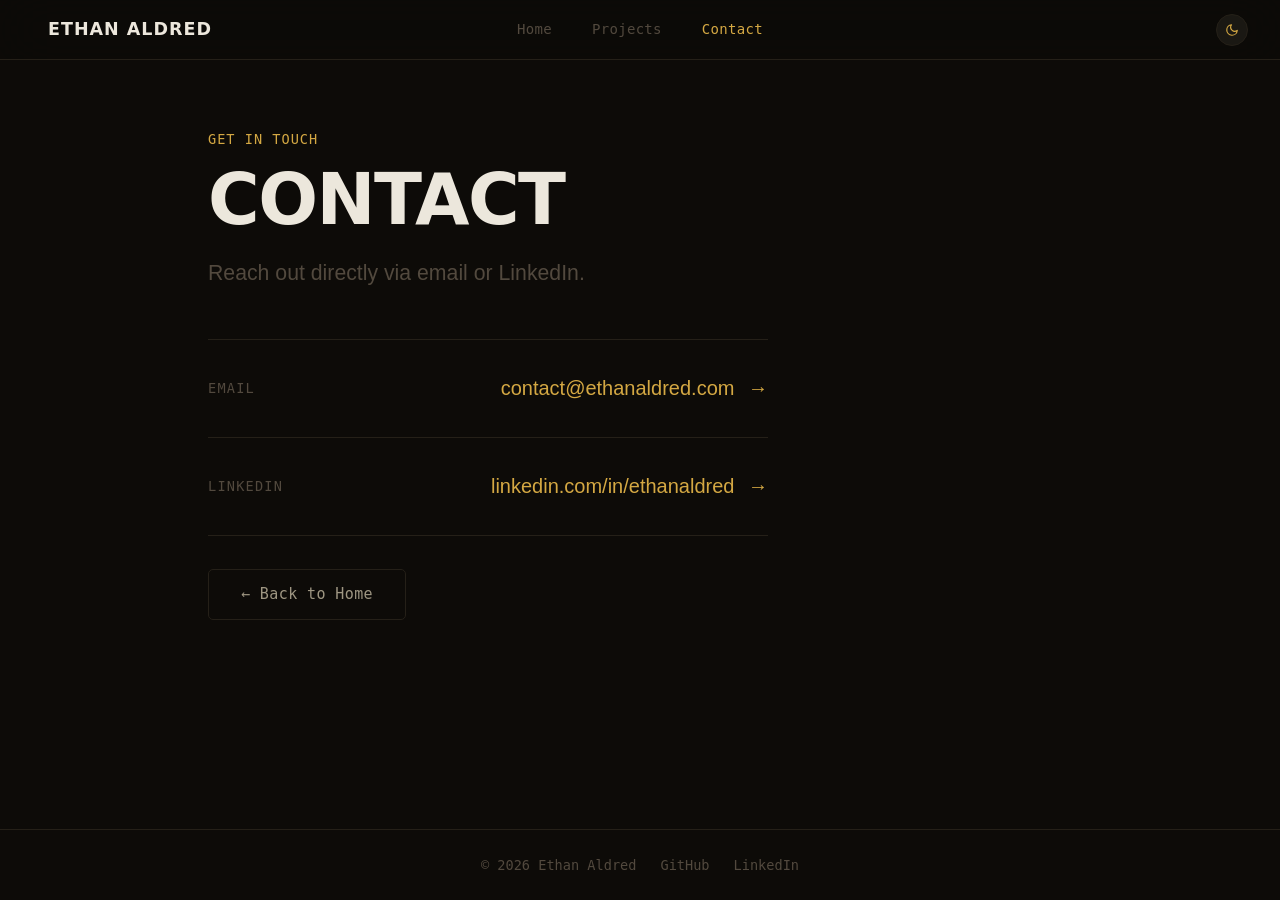
==== commit a468961f: "Replace DARK/LIGHT toggle with circle moon/sun icon button Co-Authored-By: Claude Sonnet 4.6 <norepl" ====
--- a/contact.html
+++ b/contact.html
@@ -38,11 +38,8 @@
     </nav>
 
     <button class="theme-switch" aria-label="Toggle theme">
-        <span class="theme-label">DARK</span>
-        <div class="theme-track">
-            <div class="theme-thumb"></div>
-        </div>
-        <span class="theme-label">LIGHT</span>
+        <svg class="theme-icon theme-icon-moon" xmlns="http://www.w3.org/2000/svg" viewBox="0 0 24 24" width="14" height="14" fill="none" stroke="currentColor" stroke-width="2" stroke-linecap="round" stroke-linejoin="round" aria-hidden="true"><path d="M21 12.79A9 9 0 1 1 11.21 3 7 7 0 0 0 21 12.79z"/></svg>
+        <svg class="theme-icon theme-icon-sun" xmlns="http://www.w3.org/2000/svg" viewBox="0 0 24 24" width="14" height="14" fill="none" stroke="currentColor" stroke-width="2" stroke-linecap="round" stroke-linejoin="round" aria-hidden="true"><circle cx="12" cy="12" r="5"/><line x1="12" y1="1" x2="12" y2="3"/><line x1="12" y1="21" x2="12" y2="23"/><line x1="4.22" y1="4.22" x2="5.64" y2="5.64"/><line x1="18.36" y1="18.36" x2="19.78" y2="19.78"/><line x1="1" y1="12" x2="3" y2="12"/><line x1="21" y1="12" x2="23" y2="12"/><line x1="4.22" y1="19.78" x2="5.64" y2="18.36"/><line x1="18.36" y1="5.64" x2="19.78" y2="4.22"/></svg>
     </button>
 
     <div class="mobile-menu" id="mobile-menu" role="navigation" aria-label="Mobile navigation">
--- a/styles.css
+++ b/styles.css
@@ -75,7 +75,11 @@
 
 /* ─── RESET ───────────────────────────────────────────────────── */
 *,*::before,*::after{margin:0;padding:0;box-sizing:border-box}
-html{scroll-behavior:smooth;scrollbar-width:thin;scrollbar-color:var(--border) var(--bg);overflow-y:scroll}
+html{font-size:20px;scroll-behavior:smooth;scrollbar-width:thin;scrollbar-color:var(--border) var(--bg);overflow-y:scroll}
+html.detail-page{font-size:16px}
+html.detail-page .nav-logo{font-size:17.5px}
+html.detail-page .nav-link{font-size:14px}
+html.detail-page .mobile-link{font-size:16.25px}
 body{
     font-family:var(--font-sans);font-size:var(--text-base);
     background:var(--bg);color:var(--text);line-height:var(--leading-normal);
@@ -149,25 +153,19 @@
 
 /* ─── THEME TOGGLE ────────────────────────────────────────────── */
 .theme-switch{
-    position:fixed;top:18px;right:var(--s6);z-index:101;
-    display:flex;align-items:center;gap:var(--s2);
-    cursor:pointer;user-select:none;background:none;border:none;padding:0;font:inherit;
-}
-.theme-label{
-    font-family:var(--font-mono);font-size:.58rem;font-weight:500;
-    letter-spacing:1px;color:var(--text-muted);text-transform:uppercase;
-}
-.theme-label:first-child{opacity:.3}
-.theme-label:last-child{opacity:1}
-[data-theme="dark"] .theme-label:first-child{opacity:1}
-[data-theme="dark"] .theme-label:last-child{opacity:.3}
-.theme-track{width:34px;height:18px;background:var(--border);border-radius:50px;position:relative;transition:background var(--transition)}
-.theme-thumb{
-    position:absolute;top:3px;left:16px;width:12px;height:12px;
-    border-radius:50%;background:var(--accent);
-    transition:left var(--transition-slow),background var(--transition-slow);
-}
-[data-theme="dark"] .theme-thumb{left:3px}
+    position:fixed;top:14px;right:var(--s6);z-index:101;
+    width:32px;height:32px;border-radius:50%;
+    display:flex;align-items:center;justify-content:center;
+    cursor:pointer;user-select:none;
+    background:var(--bg-subtle);border:1px solid var(--border);
+    padding:0;color:var(--accent);
+    transition:border-color var(--transition),background var(--transition);
+}
+.theme-switch:hover{border-color:var(--accent-border);background:var(--accent-subtle)}
+.theme-icon{display:none}
+.theme-icon-sun{display:block}
+[data-theme="dark"] .theme-icon-moon{display:block}
+[data-theme="dark"] .theme-icon-sun{display:none}
 
 /* ─── HERO ────────────────────────────────────────────────────── */
 .hero-stacked{
@@ -194,7 +192,7 @@
 
 .intro-name{
     font-family:var(--font-display);
-    font-size:clamp(2.8rem,10vw,6.5rem);
+    font-size:clamp(45px,10vw,104px);
     font-weight:800;
     color:var(--text-strong);
     line-height:var(--leading-tight);
@@ -245,6 +243,7 @@
 .btn-primary:hover{background:var(--accent-hover);border-color:var(--accent-hover);transform:translateY(-1px)}
 .btn-secondary{background:transparent;color:var(--text);border-color:var(--border)}
 .btn-secondary:hover{border-color:var(--border-hover);color:var(--text-strong);transform:translateY(-1px)}
+.btn-contact{border-color:rgba(245,197,24,.4);border-style:dashed;}
 .btn-sm{font-size:.65rem;padding:var(--s2) var(--s4);width:auto!important;min-height:0!important;}
 .btn-accent,.btn-accent:hover{color:var(--accent);}
 
@@ -255,7 +254,7 @@
     width:100%;
     display:grid;
     grid-template-columns:96px 1fr;
-    grid-template-areas:"label content" ". interests";
+    grid-template-areas:"label content" "interests interests";
     column-gap:var(--s9);row-gap:var(--s6);
     opacity:0;animation:fadeUp .6s ease forwards .7s;
 }
@@ -275,17 +274,24 @@
     font-family:var(--font-mono);font-size:.65rem;
     color:var(--accent);text-transform:uppercase;
     letter-spacing:1.5px;margin-bottom:var(--s4);font-weight:normal;
+    display:flex;align-items:center;gap:var(--s2);
+}
+.about-interests h3::before{
+    content:'';display:block;width:16px;height:1px;
+    background:currentColor;opacity:.5;flex-shrink:0;
 }
 .interest-tags{display:flex;flex-wrap:wrap;justify-content:flex-start;gap:var(--s2)}
 .tag{
     font-family:var(--font-mono);font-size:.68rem;
-    padding:3px var(--s3);border:1px solid var(--border);
-    border-radius:4px;color:var(--text-muted);
-    letter-spacing:.3px;
-}
+    padding:5px var(--s4);border:1px solid var(--border);
+    border-radius:var(--radius);color:var(--text-muted);
+    letter-spacing:.3px;background:var(--bg-subtle);
+    transition:border-color var(--transition),color var(--transition);
+}
+.tag:hover{border-color:var(--border-hover);color:var(--text)}
 
 /* ─── BUILT BTN ───────────────────────────────────────────────── */
-.built-btn{position:absolute;right:var(--s8);top:50%;transform:translateY(-50%);text-decoration:none;font-size:1.1rem;padding:var(--s1) var(--s2);line-height:1;}
+.built-btn{position:absolute;right:var(--s8);top:50%;transform:translateY(-50%);text-decoration:none;font-size:1.1rem;padding:var(--s1) var(--s2);line-height:1;display:inline-flex!important;align-items:center;justify-content:center;width:fit-content;}
 .built-btn:hover{transform:translateY(-50%);}
 
 /* ─── SECTIONS ────────────────────────────────────────────────── */
@@ -320,6 +326,14 @@
     letter-spacing:-1.5px;text-transform:uppercase;
     text-wrap:balance;
     opacity:0;animation:fadeUp .5s ease forwards .2s;
+}
+.page-hero-sub{
+    font-family:var(--font-display);
+    font-size:clamp(.67rem,1.83vw,1.33rem);
+    font-weight:800;color:var(--text-strong);
+    margin-bottom:var(--s3);line-height:var(--leading-tight);
+    letter-spacing:-.5px;text-transform:uppercase;
+    opacity:0;animation:fadeUp .5s ease forwards .25s;
 }
 .page-hero .subtitle{
     font-family:var(--font-sans);
@@ -398,6 +412,11 @@
 .project-link:hover{color:var(--accent-hover)}
 .project-card-actions{display:flex;align-items:center;gap:var(--s4);flex-wrap:wrap;margin-top:var(--s5);}
 .project-card-actions .project-link{margin-top:0;}
+
+/* Card outline loads immediately; content fades in via JS card-loaded class */
+body.js-cards-reveal .project-card>*{opacity:0;transform:translateY(4px);transition:opacity .35s ease,transform .35s ease}
+body.js-cards-reveal .project-card.card-loaded>*{opacity:1;transform:none}
+
 .github-cta{
     text-align:center;padding:var(--s8) var(--s6);margin-top:var(--s4);
     border:1px dashed var(--border);border-radius:var(--radius-lg);
@@ -627,8 +646,7 @@
     .nav-toggle{display:flex;right:var(--s5)}
     .nav{padding:0 var(--s5)}
     .nav-logo{left:var(--s5)}
-    .theme-switch{right:calc(var(--s5) + 48px);top:18px}
-    .theme-label{display:none}
+    .theme-switch{right:calc(var(--s5) + 48px);top:14px}
     .hero-stacked{padding:calc(var(--s11) + var(--s5)) var(--s5) var(--s8);gap:var(--s6)}
     .about-below{
         grid-template-columns:1fr;
@@ -652,7 +670,7 @@
 }
 @media(max-width:500px){
     .hero-stacked{padding:var(--s10) var(--s4) var(--s7);gap:var(--s5)}
-    .intro-name{font-size:clamp(2.4rem,13vw,3.5rem);letter-spacing:-1px}
+    .intro-name{font-size:clamp(38px,13vw,56px);letter-spacing:-1px}
     .hero-cta{max-width:100%}
     .btn{width:100%;padding:var(--s4) var(--s5)}
     .section,.page-hero{padding-left:var(--s4);padding-right:var(--s4)}
@@ -672,6 +690,7 @@
 @media(prefers-reduced-motion:reduce){
     *,*::before,*::after{animation-duration:.01ms!important;animation-iteration-count:1!important;transition-duration:.01ms!important}
     .fade-in,.intro-card,.about-below,.hero-cta,.divider,.page-label,.page-hero h1,.page-hero .subtitle{opacity:1;transform:none}
+    body.js-cards-reveal .project-card>*{opacity:1;transform:none}
     .filter-btn[data-filter="all"],.filter-btn[data-filter="all"].active{animation:none;filter:none;color:var(--text-muted);border-color:var(--border);}
     .intro-greeting::after{animation:none;opacity:1}
     html{scroll-behavior:auto}
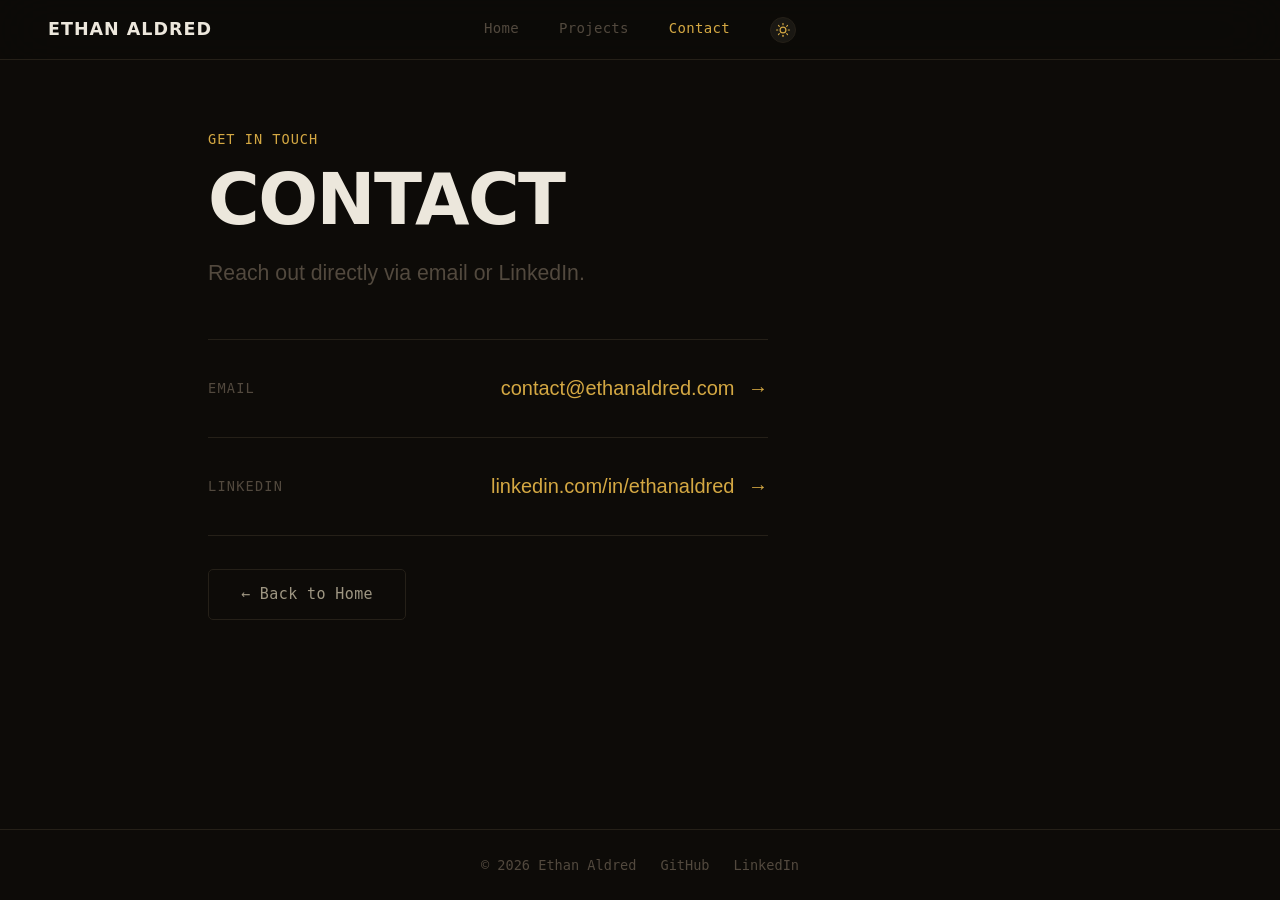
==== commit cbf9ade4: "Move theme toggle into nav next to Contact, recentre nav Co-Authored-By: Claude Sonnet 4.6 <noreply@" ====
--- a/contact.html
+++ b/contact.html
@@ -31,21 +31,26 @@
             <a href="/" class="nav-link">Home</a>
             <a href="/projects" class="nav-link">Projects</a>
             <a href="/contact" class="nav-link active">Contact</a>
+            <button class="theme-switch" aria-label="Toggle theme">
+                <svg class="theme-icon theme-icon-moon" xmlns="http://www.w3.org/2000/svg" viewBox="0 0 24 24" width="14" height="14" fill="none" stroke="currentColor" stroke-width="2" stroke-linecap="round" stroke-linejoin="round" aria-hidden="true"><path d="M21 12.79A9 9 0 1 1 11.21 3 7 7 0 0 0 21 12.79z"/></svg>
+                <svg class="theme-icon theme-icon-sun" xmlns="http://www.w3.org/2000/svg" viewBox="0 0 24 24" width="14" height="14" fill="none" stroke="currentColor" stroke-width="2" stroke-linecap="round" stroke-linejoin="round" aria-hidden="true"><circle cx="12" cy="12" r="5"/><line x1="12" y1="1" x2="12" y2="3"/><line x1="12" y1="21" x2="12" y2="23"/><line x1="4.22" y1="4.22" x2="5.64" y2="5.64"/><line x1="18.36" y1="18.36" x2="19.78" y2="19.78"/><line x1="1" y1="12" x2="3" y2="12"/><line x1="21" y1="12" x2="23" y2="12"/><line x1="4.22" y1="19.78" x2="5.64" y2="18.36"/><line x1="18.36" y1="5.64" x2="19.78" y2="4.22"/></svg>
+            </button>
         </div>
         <button class="nav-toggle" aria-label="Menu" aria-expanded="false" aria-controls="mobile-menu">
             <span></span><span></span><span></span>
         </button>
     </nav>
 
-    <button class="theme-switch" aria-label="Toggle theme">
-        <svg class="theme-icon theme-icon-moon" xmlns="http://www.w3.org/2000/svg" viewBox="0 0 24 24" width="14" height="14" fill="none" stroke="currentColor" stroke-width="2" stroke-linecap="round" stroke-linejoin="round" aria-hidden="true"><path d="M21 12.79A9 9 0 1 1 11.21 3 7 7 0 0 0 21 12.79z"/></svg>
-        <svg class="theme-icon theme-icon-sun" xmlns="http://www.w3.org/2000/svg" viewBox="0 0 24 24" width="14" height="14" fill="none" stroke="currentColor" stroke-width="2" stroke-linecap="round" stroke-linejoin="round" aria-hidden="true"><circle cx="12" cy="12" r="5"/><line x1="12" y1="1" x2="12" y2="3"/><line x1="12" y1="21" x2="12" y2="23"/><line x1="4.22" y1="4.22" x2="5.64" y2="5.64"/><line x1="18.36" y1="18.36" x2="19.78" y2="19.78"/><line x1="1" y1="12" x2="3" y2="12"/><line x1="21" y1="12" x2="23" y2="12"/><line x1="4.22" y1="19.78" x2="5.64" y2="18.36"/><line x1="18.36" y1="5.64" x2="19.78" y2="4.22"/></svg>
-    </button>
-
     <div class="mobile-menu" id="mobile-menu" role="navigation" aria-label="Mobile navigation">
         <a href="/" class="mobile-link">Home</a>
         <a href="/projects" class="mobile-link">Projects</a>
         <a href="/contact" class="mobile-link active">Contact</a>
+        <div class="mobile-theme-row">
+            <button class="theme-switch" aria-label="Toggle theme">
+                <svg class="theme-icon theme-icon-moon" xmlns="http://www.w3.org/2000/svg" viewBox="0 0 24 24" width="14" height="14" fill="none" stroke="currentColor" stroke-width="2" stroke-linecap="round" stroke-linejoin="round" aria-hidden="true"><path d="M21 12.79A9 9 0 1 1 11.21 3 7 7 0 0 0 21 12.79z"/></svg>
+                <svg class="theme-icon theme-icon-sun" xmlns="http://www.w3.org/2000/svg" viewBox="0 0 24 24" width="14" height="14" fill="none" stroke="currentColor" stroke-width="2" stroke-linecap="round" stroke-linejoin="round" aria-hidden="true"><circle cx="12" cy="12" r="5"/><line x1="12" y1="1" x2="12" y2="3"/><line x1="12" y1="21" x2="12" y2="23"/><line x1="4.22" y1="4.22" x2="5.64" y2="5.64"/><line x1="18.36" y1="18.36" x2="19.78" y2="19.78"/><line x1="1" y1="12" x2="3" y2="12"/><line x1="21" y1="12" x2="23" y2="12"/><line x1="4.22" y1="19.78" x2="5.64" y2="18.36"/><line x1="18.36" y1="5.64" x2="19.78" y2="4.22"/></svg>
+            </button>
+        </div>
     </div>
 
     <main id="main-content">
--- a/styles.css
+++ b/styles.css
@@ -153,8 +153,7 @@
 
 /* ─── THEME TOGGLE ────────────────────────────────────────────── */
 .theme-switch{
-    position:fixed;top:14px;right:var(--s6);z-index:101;
-    width:32px;height:32px;border-radius:50%;
+    width:26px;height:26px;border-radius:50%;flex-shrink:0;
     display:flex;align-items:center;justify-content:center;
     cursor:pointer;user-select:none;
     background:var(--bg-subtle);border:1px solid var(--border);
@@ -162,10 +161,11 @@
     transition:border-color var(--transition),background var(--transition);
 }
 .theme-switch:hover{border-color:var(--accent-border);background:var(--accent-subtle)}
+.mobile-theme-row{padding:var(--s4) 0;border-top:1px solid var(--border);display:flex;align-items:center}
 .theme-icon{display:none}
-.theme-icon-sun{display:block}
-[data-theme="dark"] .theme-icon-moon{display:block}
-[data-theme="dark"] .theme-icon-sun{display:none}
+.theme-icon-moon{display:block}
+[data-theme="dark"] .theme-icon-sun{display:block}
+[data-theme="dark"] .theme-icon-moon{display:none}
 
 /* ─── HERO ────────────────────────────────────────────────────── */
 .hero-stacked{
@@ -646,7 +646,6 @@
     .nav-toggle{display:flex;right:var(--s5)}
     .nav{padding:0 var(--s5)}
     .nav-logo{left:var(--s5)}
-    .theme-switch{right:calc(var(--s5) + 48px);top:14px}
     .hero-stacked{padding:calc(var(--s11) + var(--s5)) var(--s5) var(--s8);gap:var(--s6)}
     .about-below{
         grid-template-columns:1fr;
